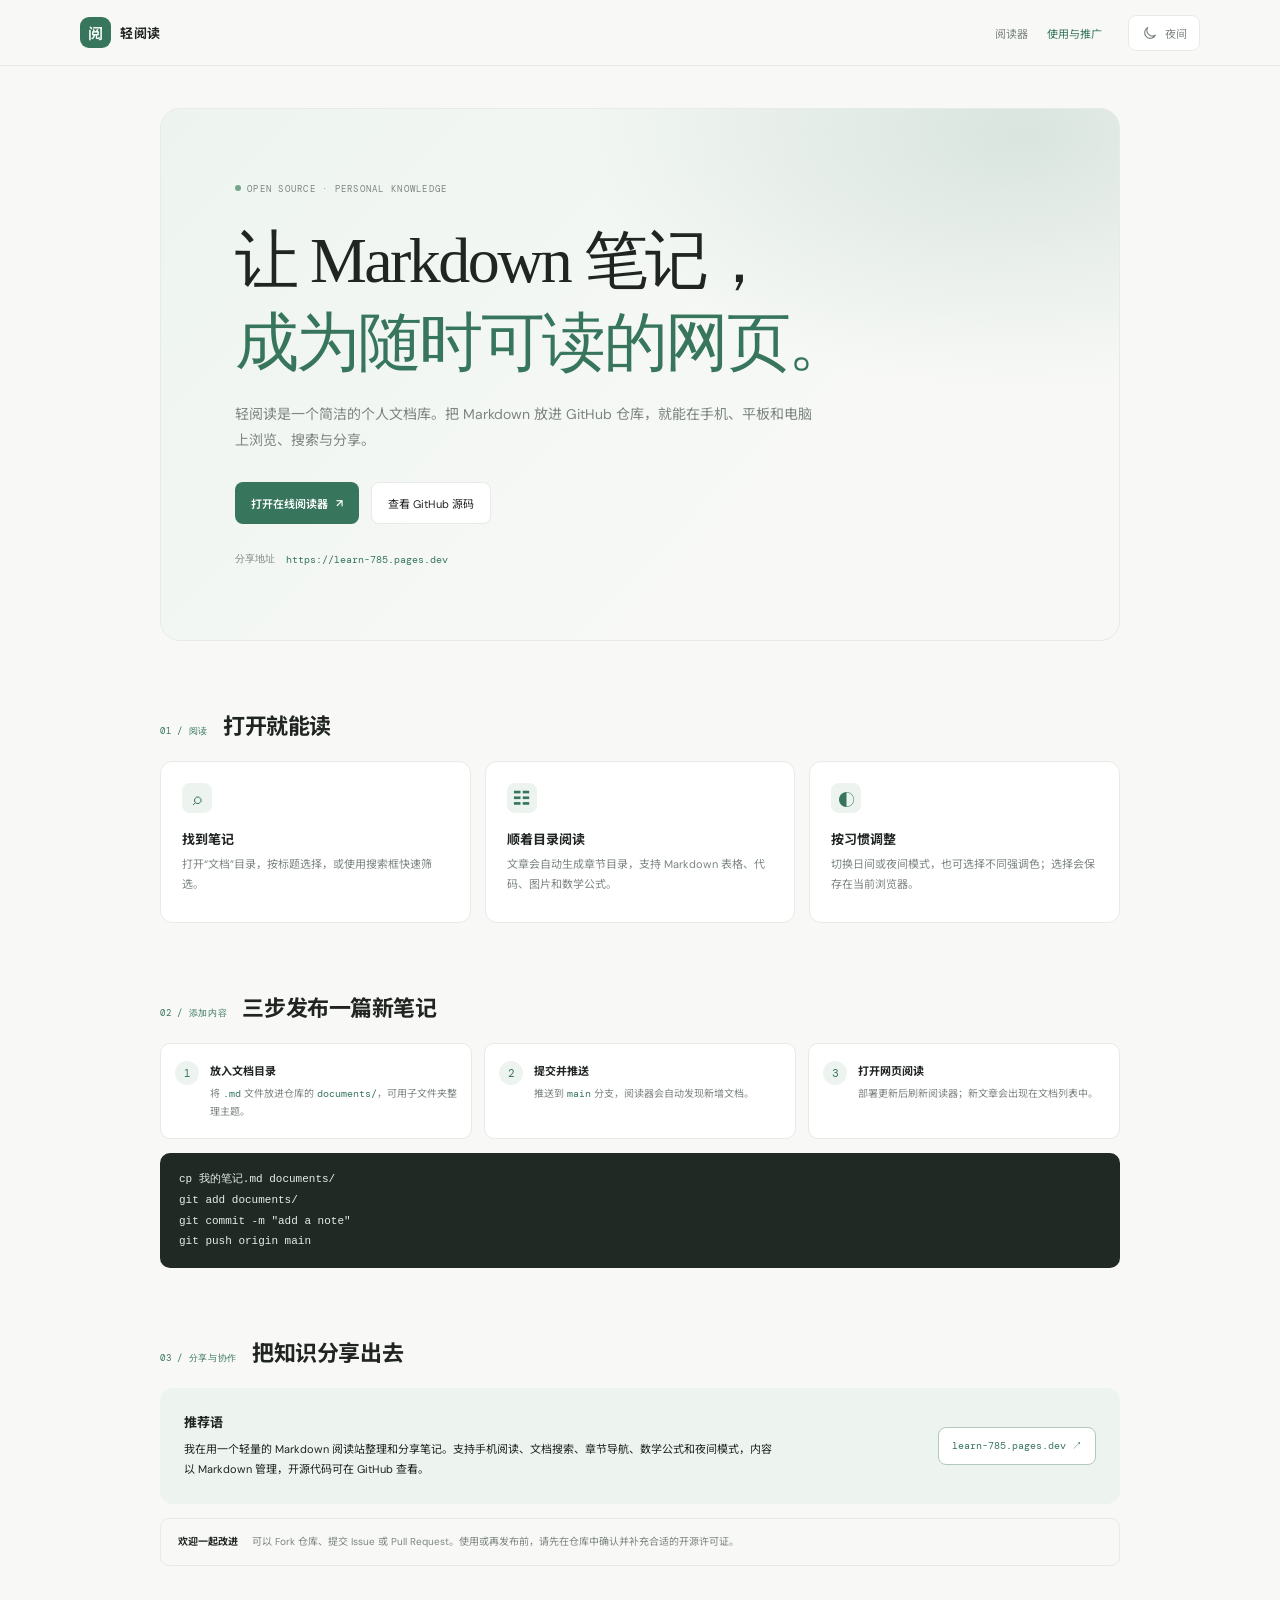
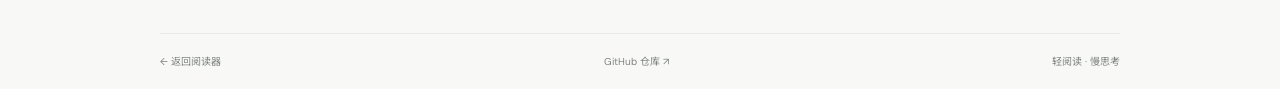
==== about.html @ 6d5844d0 "Add sticky navigation, guide page, and night mode" ====
<!doctype html>
<html lang="zh-CN">
  <head>
    <meta charset="utf-8" />
    <meta name="viewport" content="width=device-width, initial-scale=1" />
    <meta name="theme-color" content="#f8f9f7" />
    <meta name="description" content="了解轻阅读个人 Markdown 文档库：如何阅读、添加笔记、部署和参与改进。" />
    <link rel="canonical" href="https://learn-785.pages.dev/about.html" />
    <title>使用与推广 · 轻阅读</title>
    <link rel="stylesheet" href="./styles.css" />
    <link rel="stylesheet" href="./overrides.css" />
  </head>
  <body class="guide-body">
    <header class="topbar guide-topbar">
      <a class="guide-brand" href="./"><span class="brand-mark">阅</span><strong>轻阅读</strong></a>
      <nav class="guide-nav" aria-label="页面导航">
        <a href="./">阅读器</a>
        <a class="selected" href="./about.html">使用与推广</a>
      </nav>
      <button class="mode-toggle" id="mode-toggle" type="button" aria-label="切换到夜间模式" title="切换到夜间模式">
        <svg class="moon-icon" viewBox="0 0 24 24" aria-hidden="true"><path d="M20.2 15.4A8.5 8.5 0 0 1 8.6 3.8 8.6 8.6 0 1 0 20.2 15.4Z"></path></svg>
        <svg class="sun-icon" viewBox="0 0 24 24" aria-hidden="true"><circle cx="12" cy="12" r="4"></circle><path d="M12 2v2m0 16v2M4.93 4.93l1.42 1.42m11.3 11.3 1.42 1.42M2 12h2m16 0h2M4.93 19.07l1.42-1.42m11.3-11.3 1.42-1.42"></path></svg>
        <span id="mode-label">夜间</span>
      </button>
    </header>

    <main class="guide-main">
      <section class="guide-hero">
        <div class="guide-eyebrow"><span class="status-dot"></span>OPEN SOURCE · PERSONAL KNOWLEDGE</div>
        <h1>让 Markdown 笔记，<br /><span>成为随时可读的网页。</span></h1>
        <p>轻阅读是一个简洁的个人文档库。把 Markdown 放进 GitHub 仓库，就能在手机、平板和电脑上浏览、搜索与分享。</p>
        <div class="guide-actions">
          <a class="guide-primary" href="./">打开在线阅读器 <span aria-hidden="true">↗</span></a>
          <a class="guide-secondary" href="https://github.com/jackaaron01/learn" target="_blank" rel="noreferrer">查看 GitHub 源码</a>
        </div>
        <div class="guide-url"><span>分享地址</span><a href="https://learn-785.pages.dev/">https://learn-785.pages.dev</a></div>
      </section>

      <section class="guide-section" aria-labelledby="guide-reader-title">
        <div class="guide-section-heading"><span>01 / 阅读</span><h2 id="guide-reader-title">打开就能读</h2></div>
        <div class="guide-card-grid">
          <article class="guide-card"><span class="guide-card-icon">⌕</span><h3>找到笔记</h3><p>打开“文档”目录，按标题选择，或使用搜索框快速筛选。</p></article>
          <article class="guide-card"><span class="guide-card-icon">☷</span><h3>顺着目录阅读</h3><p>文章会自动生成章节目录，支持 Markdown 表格、代码、图片和数学公式。</p></article>
          <article class="guide-card"><span class="guide-card-icon">◐</span><h3>按习惯调整</h3><p>切换日间或夜间模式，也可选择不同强调色；选择会保存在当前浏览器。</p></article>
        </div>
      </section>

      <section class="guide-section guide-add-section" aria-labelledby="guide-add-title">
        <div class="guide-section-heading"><span>02 / 添加内容</span><h2 id="guide-add-title">三步发布一篇新笔记</h2></div>
        <ol class="guide-steps">
          <li><span>1</span><div><strong>放入文档目录</strong><p>将 <code>.md</code> 文件放进仓库的 <code>documents/</code>，可用子文件夹整理主题。</p></div></li>
          <li><span>2</span><div><strong>提交并推送</strong><p>推送到 <code>main</code> 分支，阅读器会自动发现新增文档。</p></div></li>
          <li><span>3</span><div><strong>打开网页阅读</strong><p>部署更新后刷新阅读器；新文章会出现在文档列表中。</p></div></li>
        </ol>
        <pre class="guide-code"><code>cp 我的笔记.md documents/&#10;git add documents/&#10;git commit -m "add a note"&#10;git push origin main</code></pre>
      </section>

      <section class="guide-section guide-promo" aria-labelledby="guide-promo-title">
        <div class="guide-section-heading"><span>03 / 分享与协作</span><h2 id="guide-promo-title">把知识分享出去</h2></div>
        <div class="promo-panel">
          <div><h3>推荐语</h3><p>我在用一个轻量的 Markdown 阅读站整理和分享笔记。支持手机阅读、文档搜索、章节导航、数学公式和夜间模式，内容以 Markdown 管理，开源代码可在 GitHub 查看。</p></div>
          <a class="share-address" href="https://learn-785.pages.dev/">learn-785.pages.dev ↗</a>
        </div>
        <div class="contribute-note"><strong>欢迎一起改进</strong><span>可以 Fork 仓库、提交 Issue 或 Pull Request。使用或再发布前，请先在仓库中确认并补充合适的开源许可证。</span></div>
      </section>

      <footer class="guide-footer"><a href="./">← 返回阅读器</a><a href="https://github.com/jackaaron01/learn" target="_blank" rel="noreferrer">GitHub 仓库 ↗</a><span>轻阅读 · 慢思考</span></footer>
    </main>
    <script src="./theme.js"></script>
  </body>
</html>
---- styles.css ----
@import url('https://fonts.googleapis.com/css2?family=DM+Mono:wght@400;500&family=DM+Sans:wght@400;500;600;700&family=Noto+Sans+SC:wght@400;500;600;700&display=swap');

:root{color-scheme:light;--paper:#f8f9f7;--white:#fff;--ink:#202522;--muted:#7d8580;--line:#e7eae6;--accent:#37765d;--accent-soft:#edf4ef;--serif:Georgia,'Noto Serif SC',serif;--sans:'DM Sans','Noto Sans SC',-apple-system,BlinkMacSystemFont,'Segoe UI',sans-serif;--mono:'DM Mono',ui-monospace,monospace}
*{box-sizing:border-box}html{scroll-behavior:smooth}body{margin:0;background:var(--paper);color:var(--ink);font-family:var(--sans);font-size:14px;-webkit-font-smoothing:antialiased}.app-shell{min-height:100vh}.sidebar{position:fixed;inset:0 auto 0 0;width:272px;background:#f3f5f2;border-right:1px solid var(--line);padding:31px 21px 20px;display:flex;flex-direction:column;z-index:5}.brand{display:flex;align-items:center;gap:11px;color:inherit;text-decoration:none;margin:0 0 52px 3px}.brand-mark{width:36px;height:36px;border-radius:11px;background:var(--accent);color:#fff;display:grid;place-items:center;font-size:18px;font-weight:600}.brand strong{display:block;font-size:15px;letter-spacing:.05em}.brand small{display:block;margin-top:2px;font-family:var(--mono);font-size:8px;letter-spacing:.12em;color:#9aa29c}.sidebar-label{display:flex;justify-content:space-between;align-items:center;color:#68726b;font-size:11px;font-weight:600;letter-spacing:.08em;padding:0 5px 12px}.sidebar-label span{font:10px var(--mono);color:#a0a8a1}.search-box{height:39px;background:#fff;border:1px solid var(--line);border-radius:8px;display:flex;align-items:center;gap:8px;padding:0 9px;color:#9ca49d}.search-box svg{width:15px;fill:none;stroke:currentColor;stroke-width:1.6}.search-box input{border:0;outline:0;min-width:0;flex:1;background:transparent;color:var(--ink);font:12px var(--sans)}.search-box input::placeholder{color:#a2aaa4}.search-box kbd{font:10px var(--mono);border:1px solid var(--line);border-radius:3px;padding:1px 5px;color:#a0a8a1}.document-list{overflow-y:auto;margin:17px -7px 0;padding:0 4px;flex:1}.doc-group-title{color:#a0a8a1;font:9px var(--mono);letter-spacing:.12em;padding:13px 8px 7px}.doc-item{width:100%;display:block;border:0;background:transparent;text-align:left;text-decoration:none;color:#59625c;border-radius:7px;padding:10px 9px;margin:2px 0;cursor:pointer;font:12px/1.55 var(--sans);transition:background .15s,color .15s}.doc-item:hover{background:#e9eee9;color:var(--ink)}.doc-item.active{background:#e6eee8;color:#285b44;font-weight:600}.doc-item .doc-title{display:block;overflow:hidden;text-overflow:ellipsis;white-space:nowrap}.doc-item .doc-date{display:block;color:#a1a9a3;font:9px var(--mono);margin-top:3px}.empty-list{padding:16px 9px;color:#9aa29c;font-size:11px;line-height:1.7}.sidebar-foot{font-size:10px;color:#89928b;border-top:1px solid #e4e8e3;padding:16px 4px 2px}.status-dot{width:6px;height:6px;display:inline-block;border-radius:50%;background:#75a58b;vertical-align:1px;margin-right:6px}.main-area{margin-left:272px;min-height:100vh;display:flex;flex-direction:column}.topbar{height:66px;padding:0 5.2%;border-bottom:1px solid var(--line);display:flex;align-items:center;gap:12px}.breadcrumb{display:flex;align-items:center;gap:10px;color:#9ba39d;font-size:11px;min-width:0}.breadcrumb strong{color:#48524b;font-weight:500;overflow:hidden;text-overflow:ellipsis;white-space:nowrap}.crumb-sep{color:#c2c8c3}.top-link{margin-left:auto;text-decoration:none;color:#858e87;font-size:10px}.top-link span{font-size:13px;margin-left:2px}.top-link:hover{color:var(--accent)}.reader-layout{width:min(100%,1280px);margin:0 auto;padding:0 5.2%;flex:1;display:grid;grid-template-columns:minmax(0,760px) 190px;gap:clamp(35px,6vw,90px);justify-content:center}.reader{min-width:0;padding:64px 0 78px}.welcome{padding:47px 0 0 3px}.welcome-kicker{font:9px var(--mono);letter-spacing:.13em;color:#89938c}.welcome h1{font-family:var(--serif);font-size:clamp(35px,4.1vw,54px);line-height:1.38;letter-spacing:-.035em;font-weight:400;margin:32px 0 18px}.welcome h1 span{color:var(--accent)}.welcome>p{font-size:13px;color:#858e88;line-height:1.9;max-width:410px;margin:0}.welcome-note{margin-top:47px;border:1px solid var(--line);background:#fff;border-radius:10px;display:flex;gap:13px;align-items:center;padding:17px 18px;width:min(100%,420px);font-size:12px;color:#4d5850;line-height:1.7}.note-icon{width:26px;height:26px;display:grid;place-items:center;background:var(--accent-soft);color:var(--accent);border-radius:7px;font-size:17px}.welcome-note code{font:11px var(--mono);color:var(--accent)}.welcome-note small{color:#9aa29c;font-size:10px}.welcome-meta{display:flex;align-items:center;gap:12px;margin-top:78px;color:#a1a9a3;font:9px var(--mono);letter-spacing:.04em}.welcome-meta>span:first-child{color:var(--accent)}.meta-line{height:1px;width:40px;background:#d9dfd9}.toc-panel{position:sticky;top:88px;align-self:start;margin-top:76px;padding-left:18px;border-left:1px solid var(--line);max-height:calc(100vh - 130px);overflow:auto}.toc-title{font-size:10px;color:#626d65;font-weight:600;margin:0 0 13px}.toc-panel nav{display:grid;gap:7px}.toc-panel a{color:#929b94;text-decoration:none;font-size:10px;line-height:1.6;display:block}.toc-panel a.level-3{padding-left:9px}.toc-panel a:hover,.toc-panel a.active{color:var(--accent)}.page-foot{padding:17px 5.2%;border-top:1px solid var(--line);display:flex;justify-content:space-between;color:#a1a9a3;font:9px var(--mono);letter-spacing:.04em}.article-view{padding-top:0}.article-meta{display:flex;align-items:center;gap:11px;color:#a0a8a2;font:9px var(--mono);letter-spacing:.08em;margin:0 0 23px}.article-tag{color:var(--accent);background:var(--accent-soft);padding:5px 8px;border-radius:4px}.markdown-body{font-size:14px;line-height:1.95;color:#444d47;overflow-wrap:anywhere}.markdown-body h1,.markdown-body h2,.markdown-body h3,.markdown-body h4{color:#252c27;line-height:1.45;letter-spacing:-.02em;scroll-margin-top:24px}.markdown-body h1{font-size:32px;font-family:var(--serif);font-weight:500;margin:0 0 24px}.markdown-body h2{font-size:22px;font-weight:600;margin:52px 0 17px;padding-bottom:10px;border-bottom:1px solid var(--line)}.markdown-body h3{font-size:17px;font-weight:600;margin:34px 0 12px}.markdown-body h4{font-size:14px;margin:25px 0 10px}.markdown-body p{margin:12px 0 17px}.markdown-body a{color:var(--accent);text-decoration-thickness:1px;text-underline-offset:3px}.markdown-body strong{color:#303a33;font-weight:600}.markdown-body blockquote{margin:19px 0;padding:5px 17px;border-left:2px solid #8bae98;color:#78827a;background:#f1f4f1}.markdown-body ul,.markdown-body ol{padding-left:24px;margin:12px 0 19px}.markdown-body li{padding:2px 0 2px 3px}.markdown-body li::marker{color:#8da997}.markdown-body code{font: .86em var(--mono);background:#eff2ef;color:#426450;border-radius:4px;padding:2px 5px}.markdown-body pre{overflow:auto;background:#202923;color:#e5eee7;border-radius:9px;padding:17px 19px;margin:20px 0;font:12px/1.75 var(--mono)}.markdown-body pre code{padding:0;background:none;color:inherit;font-size:inherit}.markdown-body table{border-collapse:collapse;width:100%;font-size:12px;line-height:1.7;margin:21px 0;display:block;overflow:auto}.markdown-body th,.markdown-body td{border:1px solid var(--line);text-align:left;padding:8px 10px;min-width:90px}.markdown-body th{background:#f1f4f1;color:#3f4a43;font-weight:600}.markdown-body hr{border:0;border-top:1px solid var(--line);margin:32px 0}.markdown-body img{max-width:100%;height:auto;border-radius:7px}.markdown-body .math-block{overflow-x:auto}.article-footer{border-top:1px solid var(--line);margin-top:58px;padding-top:18px;display:flex;gap:10px;color:#a0a8a2;font:10px var(--mono)}.error-state{padding:22px;border:1px solid #eadfda;background:#fff9f6;border-radius:8px;color:#8d5b4b;font-size:13px}.menu-toggle,.mobile-brand{display:none}.sidebar-backdrop{display:none}
@media(max-width:1100px){.reader-layout{grid-template-columns:minmax(0,760px);}.toc-panel{display:none!important}.reader{max-width:760px}.welcome h1{font-size:46px}}
@media(max-width:720px){.sidebar{width:min(82vw,300px);transform:translateX(-102%);transition:transform .22s ease;box-shadow:12px 0 40px #20252212}.sidebar.open{transform:translateX(0)}.sidebar-backdrop.show{display:block;position:fixed;inset:0;background:#1c241f4d;z-index:4}.main-area{margin-left:0}.topbar{height:58px;padding:0 17px;gap:10px}.menu-toggle{border:0;background:none;color:#657169;display:grid;place-items:center;padding:5px;margin-left:-5px}.menu-toggle svg{width:20px;fill:none;stroke:currentColor;stroke-width:1.7}.mobile-brand{display:flex;align-items:center;gap:7px;font-size:12px}.mobile-brand .brand-mark{width:25px;height:25px;border-radius:7px;font-size:13px}.breadcrumb{margin-left:7px;gap:7px;font-size:10px}.top-link{font-size:9px}.reader-layout{padding:0 20px}.reader{padding:39px 0 55px}.welcome{padding:35px 0 0}.welcome h1{font-size:37px;margin:26px 0 14px}.welcome>p{font-size:12px}.welcome-note{margin-top:35px;padding:14px}.welcome-meta{margin-top:53px}.page-foot{padding:14px 20px;font-size:8px}.markdown-body{font-size:13px}.markdown-body h1{font-size:27px}.markdown-body h2{font-size:20px;margin-top:40px}.markdown-body h3{font-size:16px}.markdown-body table{font-size:11px}.article-meta{margin-bottom:18px}}
@media(prefers-reduced-motion:reduce){*,*::before,*::after{scroll-behavior:auto!important;transition:none!important}}
---- overrides.css ----
.page-foot a{color:inherit;text-decoration:none}
.page-foot a:hover{color:var(--accent)}

body[data-theme="ocean"]{--accent:#47789a;--accent-soft:#eaf2f7}
body[data-theme="clay"]{--accent:#b36c4b;--accent-soft:#f8eee8}
body[data-theme="violet"]{--accent:#8064a8;--accent-soft:#f1edf7}
.doc-item:hover,.doc-item.active{background:var(--accent-soft);color:var(--accent)}
.doc-item.active{font-weight:600}
.welcome h1 span,.welcome-meta>span:first-child,.welcome-note code,.markdown-body a,.markdown-body li::marker{color:var(--accent)}
.note-icon,.article-tag{background:var(--accent-soft);color:var(--accent)}
.markdown-body blockquote{border-color:var(--accent)}
.markdown-body code{color:var(--accent)}
.search-box:focus-within{border-color:var(--accent);box-shadow:0 0 0 3px color-mix(in srgb,var(--accent) 12%,transparent)}
.doc-item:focus-visible,.browse-documents:focus-visible,.menu-toggle:focus-visible,.theme-swatch:focus-visible{outline:3px solid color-mix(in srgb,var(--accent) 30%,transparent);outline-offset:2px}
.sidebar-label strong{color:#48524b;font-size:12px;letter-spacing:.02em}
.doc-item{min-height:44px}
.theme-picker{display:flex;align-items:center;justify-content:space-between;gap:10px;padding:12px 4px 14px;border-top:1px solid #e4e8e3;color:#89928b;font-size:10px}
.theme-swatches{display:flex;align-items:center;gap:8px}
.theme-swatch{width:30px;height:30px;padding:0;display:grid;place-items:center;border:1px solid transparent;border-radius:50%;background:transparent;cursor:pointer}
.theme-swatch[aria-pressed="true"]{border-color:#b6c0b8}
.theme-swatch span{width:17px;height:17px;border-radius:50%;background:#37765d;box-shadow:inset 0 0 0 2px #ffffffb0}
.theme-swatch[data-theme-choice="ocean"] span{background:#47789a}
.theme-swatch[data-theme-choice="clay"] span{background:#b36c4b}
.theme-swatch[data-theme-choice="violet"] span{background:#8064a8}
.sidebar-foot{display:flex;align-items:center;justify-content:space-between;gap:10px}
.sidebar-foot>a{color:var(--accent);text-decoration:none;white-space:nowrap}
.sidebar-foot>a:hover{text-decoration:underline;text-underline-offset:3px}
.topbar{position:sticky;top:0;z-index:6;background:color-mix(in srgb,var(--paper) 92%,transparent);backdrop-filter:blur(14px);-webkit-backdrop-filter:blur(14px)}
.mode-toggle{min-width:72px;height:36px;padding:0 10px;display:flex;align-items:center;justify-content:center;gap:7px;border:1px solid var(--line);border-radius:8px;background:var(--white);color:var(--muted);font:11px var(--sans);cursor:pointer}
.mode-toggle:hover{border-color:var(--accent);color:var(--accent)}
.mode-toggle svg{width:16px;height:16px;fill:none;stroke:currentColor;stroke-width:1.7;stroke-linecap:round;stroke-linejoin:round}
.mode-toggle .sun-icon{display:none}
body[data-mode="night"] .mode-toggle .moon-icon{display:none}
body[data-mode="night"] .mode-toggle .sun-icon{display:block}
.page-links{display:flex;align-items:center;gap:16px}
.page-links a{color:inherit;text-decoration:none}
.page-links a:hover{color:var(--accent)}

body[data-mode="night"]{color-scheme:dark;--paper:#151a18;--white:#202824;--ink:#e6ece7;--muted:#a1ada4;--line:#303a34;--accent-soft:#26372e}
body[data-mode="night"] .sidebar{background:#1b221e;border-color:var(--line)}
body[data-mode="night"] .sidebar-label strong,body[data-mode="night"] .breadcrumb strong{color:#e0e8e2}
body[data-mode="night"] .sidebar-label span,body[data-mode="night"] .doc-date,body[data-mode="night"] .empty-list{color:#9ba79e}
body[data-mode="night"] .search-box{background:#202824;border-color:#37423b;color:#aab5ad}
body[data-mode="night"] .search-box input{color:var(--ink)}
body[data-mode="night"] .search-box input::placeholder{color:#89968d}
body[data-mode="night"] .search-box kbd{border-color:#3a453e;color:#9ba79e}
body[data-mode="night"] .doc-item{color:#b8c2ba}
body[data-mode="night"] .doc-item:hover,body[data-mode="night"] .doc-item.active{background:color-mix(in srgb,var(--accent) 20%,#202824);color:#dcebe0}
body[data-mode="night"] .doc-group-title{color:#9aa69d}
body[data-mode="night"] .sidebar-foot{border-color:var(--line);color:#9ba79e}
body[data-mode="night"] .topbar{border-color:var(--line);background:color-mix(in srgb,#151a18 92%,transparent)}
body[data-mode="night"] .top-link,body[data-mode="night"] .breadcrumb{color:#a1ada4}
body[data-mode="night"] .crumb-sep{color:#667269}
body[data-mode="night"] .welcome>p,body[data-mode="night"] .toc-panel a{color:#a1ada4}
body[data-mode="night"] .welcome-note{background:#202824;border-color:var(--line);color:#d0d9d2}
body[data-mode="night"] .welcome-note small,body[data-mode="night"] .welcome-kicker,body[data-mode="night"] .welcome-meta{color:#9ba79e}
body[data-mode="night"] .toc-panel{border-color:var(--line)}
body[data-mode="night"] .toc-title{color:#cad4cc}
body[data-mode="night"] .page-foot{border-color:var(--line);color:#9ba79e}
body[data-mode="night"] .article-meta,body[data-mode="night"] .article-footer{color:#9ba79e}
body[data-mode="night"] .markdown-body{color:#c4cec6}
body[data-mode="night"] .markdown-body h1,body[data-mode="night"] .markdown-body h2,body[data-mode="night"] .markdown-body h3,body[data-mode="night"] .markdown-body h4{color:#e2e9e3}
body[data-mode="night"] .markdown-body strong{color:#e3ebe4}
body[data-mode="night"] .markdown-body blockquote{background:#202824;color:#b4c0b7}
body[data-mode="night"] .markdown-body code{background:#26312a;color:#bbd8c4}
body[data-mode="night"] .markdown-body pre{background:#0f1411;color:#e5eee7}
body[data-mode="night"] .markdown-body th,body[data-mode="night"] .markdown-body td{border-color:var(--line)}
body[data-mode="night"] .markdown-body th{background:#242d27;color:#d8e1da}
body[data-mode="night"] .error-state{background:#2b211e;border-color:#61483e;color:#e0aa95}
body[data-mode="night"] .browse-documents{background:linear-gradient(105deg,color-mix(in srgb,var(--accent) 18%,#202824),#202824 78%);border-color:color-mix(in srgb,var(--accent) 36%,var(--line));color:var(--ink)}
body[data-mode="night"] .browse-copy strong{color:#e2e9e3}
body[data-mode="night"] .browse-copy small{color:#a4b0a7}
body[data-mode="night"] .theme-picker{border-color:var(--line);color:#a1ada4}
body[data-mode="night"] .theme-swatch[aria-pressed="true"]{border-color:#819087}
body[data-mode="night"] .mode-toggle{background:#202824;border-color:#37423b;color:#c0cbc2}

.guide-body{min-height:100vh;min-height:100svh}
.guide-topbar{padding:0 max(28px,calc((100vw - 1120px)/2));gap:26px}
.guide-brand{display:flex;align-items:center;gap:9px;color:var(--ink);text-decoration:none;white-space:nowrap}
.guide-brand .brand-mark{width:31px;height:31px;border-radius:9px;font-size:15px}
.guide-brand strong{font-size:13px;letter-spacing:.04em}
.guide-nav{display:flex;align-items:center;gap:19px;margin-left:auto}
.guide-nav a{color:var(--muted);font-size:11px;text-decoration:none}
.guide-nav a:hover,.guide-nav a.selected{color:var(--accent)}
.guide-main{width:min(100% - 48px,960px);margin:0 auto}
.guide-hero{position:relative;overflow:hidden;margin:42px 0 67px;padding:clamp(32px,7vw,74px);border:1px solid var(--line);border-radius:20px;background:radial-gradient(ellipse at 90% 5%,color-mix(in srgb,var(--accent) 15%,transparent),transparent 36%),linear-gradient(135deg,var(--accent-soft),var(--paper) 70%)}
.guide-eyebrow{font:9px var(--mono);letter-spacing:.14em;color:var(--muted)}
.guide-hero h1{margin:25px 0 17px;font:400 clamp(37px,6vw,64px)/1.28 var(--serif);letter-spacing:-.04em;color:var(--ink)}
.guide-hero h1 span{color:var(--accent)}
.guide-hero>p{max-width:590px;color:var(--muted);font-size:14px;line-height:1.9;margin:0}
.guide-actions{display:flex;align-items:center;gap:12px;margin-top:28px}
.guide-primary,.guide-secondary{min-height:42px;padding:0 16px;display:inline-flex;align-items:center;justify-content:center;gap:8px;border-radius:8px;text-decoration:none;font-size:11px}
.guide-primary{background:var(--accent);color:#fff;font-weight:600}
.guide-primary:hover{filter:brightness(1.06)}
.guide-secondary{border:1px solid var(--line);background:var(--white);color:var(--ink)}
.guide-secondary:hover{border-color:var(--accent);color:var(--accent)}
.guide-url{display:flex;align-items:center;gap:11px;margin-top:28px;color:var(--muted);font:10px var(--mono)}
.guide-url a{color:var(--accent);text-decoration:none}
.guide-section{margin:0 0 67px}
.guide-section-heading{display:flex;align-items:baseline;gap:15px;margin-bottom:20px}
.guide-section-heading>span{color:var(--accent);font:9px var(--mono);letter-spacing:.08em;white-space:nowrap}
.guide-section-heading h2{margin:0;color:var(--ink);font-size:22px;letter-spacing:-.02em}
.guide-card-grid{display:grid;grid-template-columns:repeat(3,minmax(0,1fr));gap:14px}
.guide-card{min-height:162px;padding:21px;border:1px solid var(--line);border-radius:12px;background:var(--white)}
.guide-card-icon{width:30px;height:30px;display:grid;place-items:center;border-radius:8px;background:var(--accent-soft);color:var(--accent);font-size:17px}
.guide-card h3,.promo-panel h3{margin:16px 0 7px;color:var(--ink);font-size:13px}
.guide-card p,.promo-panel p{margin:0;color:var(--muted);font-size:11px;line-height:1.8}
.guide-steps{list-style:none;padding:0;margin:0;display:grid;grid-template-columns:repeat(3,minmax(0,1fr));gap:12px}
.guide-steps li{display:flex;align-items:flex-start;gap:11px;padding:17px 14px;border:1px solid var(--line);border-radius:10px;background:var(--white)}
.guide-steps li>span{width:24px;height:24px;flex:none;display:grid;place-items:center;border-radius:50%;background:var(--accent-soft);color:var(--accent);font:11px var(--mono)}
.guide-steps strong{font-size:11px;color:var(--ink)}
.guide-steps p{margin:6px 0 0;color:var(--muted);font-size:10px;line-height:1.8}
.guide-steps code{font:10px var(--mono);color:var(--accent)}
.guide-code{margin:14px 0 0;padding:16px 19px;border-radius:10px;background:#202923;color:#e5eee7;overflow:auto;font:11px/1.8 var(--mono)}
.promo-panel{padding:24px;border-radius:13px;background:var(--accent-soft);display:flex;align-items:center;justify-content:space-between;gap:24px}
.promo-panel h3{margin:0 0 9px}
.promo-panel p{max-width:590px;color:var(--ink)}
.share-address{flex:none;padding:11px 13px;border:1px solid color-mix(in srgb,var(--accent) 30%,var(--line));border-radius:8px;color:var(--accent);background:var(--white);font:10px var(--mono);text-decoration:none}
.share-address:hover{border-color:var(--accent)}
.contribute-note{display:flex;gap:14px;margin-top:14px;padding:14px 17px;border:1px solid var(--line);border-radius:9px;color:var(--muted);font-size:10px;line-height:1.8}
.contribute-note strong{flex:none;color:var(--ink)}
.guide-footer{display:flex;align-items:center;justify-content:space-between;gap:14px;padding:19px 0 25px;border-top:1px solid var(--line);color:var(--muted);font-size:10px}
.guide-footer a{color:inherit;text-decoration:none}
.guide-footer a:hover{color:var(--accent)}
body[data-mode="night"] .guide-hero{background:radial-gradient(ellipse at 90% 5%,color-mix(in srgb,var(--accent) 22%,transparent),transparent 36%),linear-gradient(135deg,color-mix(in srgb,var(--accent) 16%,var(--paper)),var(--paper) 76%)}
body[data-mode="night"] .guide-card,body[data-mode="night"] .guide-steps li,body[data-mode="night"] .guide-secondary{background:var(--white)}
body[data-mode="night"] .promo-panel{background:color-mix(in srgb,var(--accent) 18%,#202824)}
body[data-mode="night"] .promo-panel p{color:#d4ddd6}
body[data-mode="night"] .share-address{background:#202824}

@media(max-width:880px){
  .guide-topbar{padding-left:24px;padding-right:24px}
  .guide-main{width:min(100% - 42px,760px)}
  .guide-hero{margin-top:28px;padding:clamp(30px,7vw,55px)}
  .guide-card-grid,.guide-steps{grid-template-columns:1fr}
  .guide-card{min-height:0}
  .guide-card p{max-width:520px}
}
@media(max-width:560px){
  .mode-toggle{min-width:38px;width:38px;padding:0}
  .mode-toggle span{display:none}
  .guide-topbar{height:58px;min-height:58px;padding-left:16px;padding-right:16px;gap:12px}
  .guide-brand{gap:7px}
  .guide-nav{gap:11px}
  .guide-nav a{font-size:10px}
  .guide-main{width:calc(100% - 34px)}
  .guide-hero{margin:18px 0 43px;padding:28px 21px;border-radius:15px}
  .guide-hero h1{font-size:clamp(34px,9vw,43px);margin-top:20px}
  .guide-hero>p{font-size:13px}
  .guide-actions{align-items:stretch;flex-direction:column;max-width:240px}
  .guide-url{align-items:flex-start;flex-direction:column;gap:5px;font-size:9px}
  .guide-section{margin-bottom:46px}
  .guide-section-heading{align-items:flex-start;flex-direction:column;gap:7px}
  .guide-section-heading h2{font-size:20px}
  .guide-card-grid{gap:10px}
  .guide-card{padding:17px}
  .guide-steps li{padding:14px 12px}
  .promo-panel{align-items:flex-start;flex-direction:column;padding:19px;gap:17px}
  .contribute-note{flex-direction:column;gap:4px}
  .guide-footer{flex-wrap:wrap;font-size:9px}
}
.browse-documents{width:min(100%,430px);min-height:72px;margin:28px 0 0;padding:12px 16px;display:flex;align-items:center;gap:13px;border:1px solid color-mix(in srgb,var(--accent) 25%,var(--line));border-radius:11px;background:linear-gradient(105deg,var(--accent-soft),#fff 72%);color:var(--ink);text-align:left;cursor:pointer;transition:transform .16s ease,border-color .16s ease,box-shadow .16s ease}
.browse-documents:hover{transform:translateY(-2px);border-color:var(--accent);box-shadow:0 8px 24px color-mix(in srgb,var(--accent) 12%,transparent)}
.browse-icon{width:40px;height:40px;flex:none;display:grid;place-items:center;border-radius:10px;background:var(--accent);color:white;font-size:22px}
.browse-copy{min-width:0;display:grid;gap:4px}
.browse-copy strong{font-size:13px;color:#334039}
.browse-copy small{font-size:10px;color:#879189}
.browse-copy small span{font-weight:700;color:var(--accent)}
.browse-arrow{margin-left:auto;color:var(--accent);font-size:20px}

@media(max-width:880px){
  .sidebar{z-index:8;width:min(86vw,330px);padding:calc(22px + env(safe-area-inset-top)) 19px calc(16px + env(safe-area-inset-bottom));transform:translateX(-105%);transition:transform .22s ease;box-shadow:12px 0 40px #20252218}
  .sidebar.open{transform:translateX(0)}
  .sidebar-backdrop.show{display:block;position:fixed;inset:0;background:#1c241f55;z-index:7;touch-action:none}
  .main-area{margin-left:0;min-height:100vh;min-height:100svh}
  .topbar{height:64px;min-height:64px;padding:0 max(18px,env(safe-area-inset-right)) 0 max(18px,env(safe-area-inset-left));gap:11px}
  .menu-toggle{display:flex;align-items:center;justify-content:center;gap:7px;min-height:42px;padding:0 12px;border:1px solid color-mix(in srgb,var(--accent) 20%,var(--line));border-radius:9px;background:var(--accent-soft);color:var(--accent);font:600 12px var(--sans);cursor:pointer}
  .menu-toggle svg{width:18px;height:18px;flex:none;fill:none;stroke:currentColor;stroke-width:1.8}
  .reader-layout{grid-template-columns:minmax(0,760px);padding:0 clamp(22px,5.3vw,48px)}
  .reader{width:100%;max-width:760px;padding-top:clamp(38px,7vh,64px)}
  .toc-panel{display:none!important}
  .welcome h1{font-size:clamp(38px,6vw,50px)}
  .welcome-meta{margin-top:55px}
  .page-foot{padding-left:clamp(22px,5.3vw,48px);padding-right:clamp(22px,5.3vw,48px)}
}
@media(max-width:560px){
  .topbar{height:58px;min-height:58px;padding-left:14px;padding-right:14px;gap:8px}
  .menu-toggle{min-width:74px;padding:0 10px}
  .mobile-brand{display:none}
  .breadcrumb{margin-left:2px;gap:6px;flex:1;font-size:10px}
  .top-link{font-size:0;white-space:nowrap}
  .top-link span{font-size:17px}
  .reader-layout{padding:0 21px}
  .reader{padding-top:31px;padding-bottom:45px}
  .welcome{padding:22px 0 0}
  .welcome h1{font-size:clamp(34px,9vw,42px);line-height:1.3;margin:22px 0 14px}
  .welcome-kicker{font-size:8px}
  .welcome>p{font-size:13px;line-height:1.8}
  .browse-documents{margin-top:22px;min-height:68px;padding:10px 12px}
  .welcome-note{margin-top:18px;padding:12px;gap:10px;font-size:11px}
  .welcome-note small{font-size:10px}
  .welcome-meta{margin-top:34px}
  .markdown-body{font-size:15px;line-height:1.85}
  .markdown-body h1{font-size:27px}
  .markdown-body h2{font-size:20px;margin:38px 0 14px}
  .markdown-body pre{margin-left:-5px;margin-right:-5px;padding:14px;font-size:11px}
  .markdown-body table{max-width:calc(100vw - 42px)}
  .page-foot{padding:13px 21px;gap:12px;font-size:8px}
}
@media(max-width:360px){
  .reader-layout{padding:0 16px}
  .welcome h1{font-size:33px}
  .browse-copy small{font-size:9px}
  .page-foot{padding-left:16px;padding-right:16px}
}
@media(prefers-reduced-motion:reduce){.browse-documents{transition:none}}
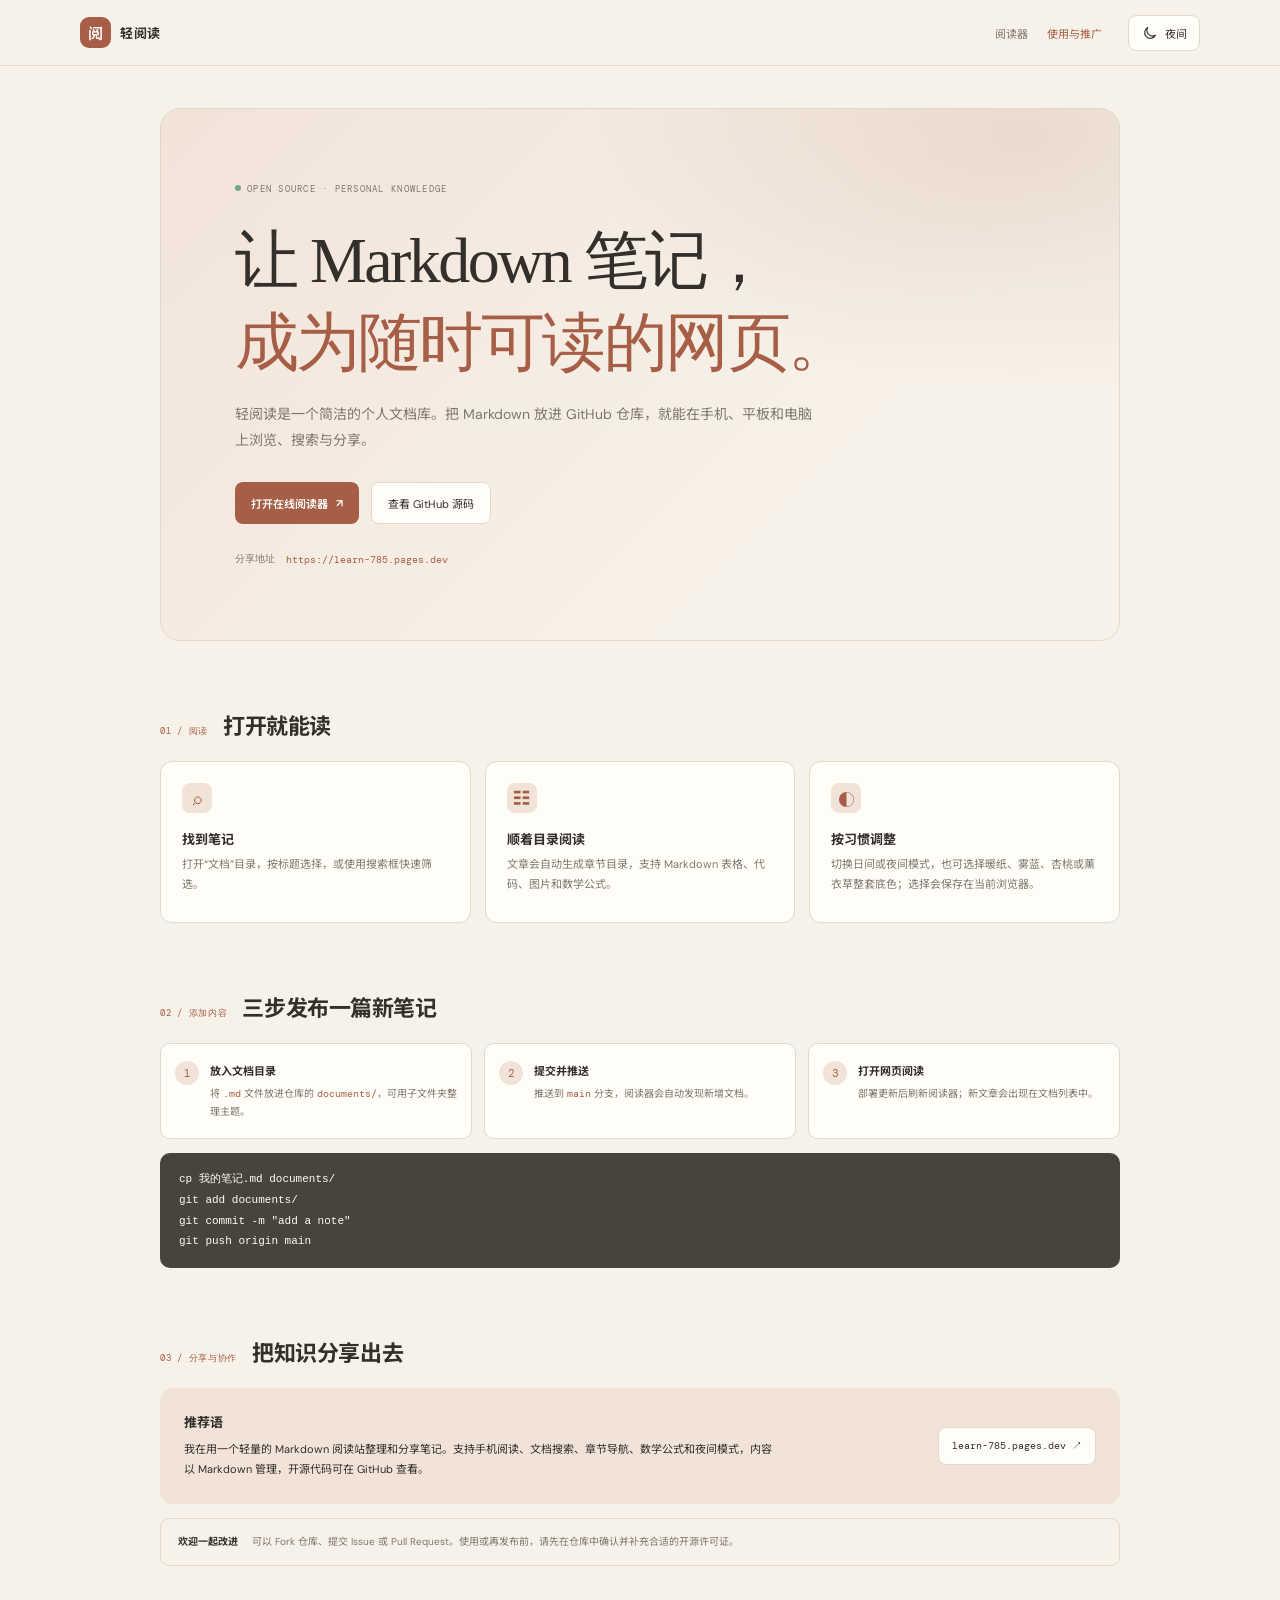
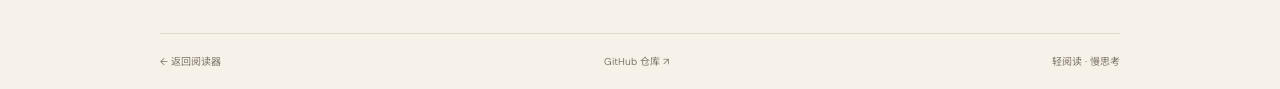
==== commit df893c9d: "Add full page color palettes" ====
--- a/about.html
+++ b/about.html
@@ -41,7 +41,7 @@
         <div class="guide-card-grid">
           <article class="guide-card"><span class="guide-card-icon">⌕</span><h3>找到笔记</h3><p>打开“文档”目录，按标题选择，或使用搜索框快速筛选。</p></article>
           <article class="guide-card"><span class="guide-card-icon">☷</span><h3>顺着目录阅读</h3><p>文章会自动生成章节目录，支持 Markdown 表格、代码、图片和数学公式。</p></article>
-          <article class="guide-card"><span class="guide-card-icon">◐</span><h3>按习惯调整</h3><p>切换日间或夜间模式，也可选择不同强调色；选择会保存在当前浏览器。</p></article>
+          <article class="guide-card"><span class="guide-card-icon">◐</span><h3>按习惯调整</h3><p>切换日间或夜间模式，也可选择暖纸、雾蓝、杏桃或薰衣草整套底色；选择会保存在当前浏览器。</p></article>
         </div>
       </section>
 
--- a/overrides.css
+++ b/overrides.css
@@ -2,8 +2,6 @@
 .page-foot a:hover{color:var(--accent)}
 
 body[data-theme="ocean"]{--accent:#47789a;--accent-soft:#eaf2f7}
-body[data-theme="clay"]{--accent:#b36c4b;--accent-soft:#f8eee8}
-body[data-theme="violet"]{--accent:#8064a8;--accent-soft:#f1edf7}
 .doc-item:hover,.doc-item.active{background:var(--accent-soft);color:var(--accent)}
 .doc-item.active{font-weight:600}
 .welcome h1 span,.welcome-meta>span:first-child,.welcome-note code,.markdown-body a,.markdown-body li::marker{color:var(--accent)}
@@ -20,8 +18,6 @@
 .theme-swatch[aria-pressed="true"]{border-color:#b6c0b8}
 .theme-swatch span{width:17px;height:17px;border-radius:50%;background:#37765d;box-shadow:inset 0 0 0 2px #ffffffb0}
 .theme-swatch[data-theme-choice="ocean"] span{background:#47789a}
-.theme-swatch[data-theme-choice="clay"] span{background:#b36c4b}
-.theme-swatch[data-theme-choice="violet"] span{background:#8064a8}
 .sidebar-foot{display:flex;align-items:center;justify-content:space-between;gap:10px}
 .sidebar-foot>a{color:var(--accent);text-decoration:none;white-space:nowrap}
 .sidebar-foot>a:hover{text-decoration:underline;text-underline-offset:3px}
@@ -214,3 +210,67 @@
   .page-foot{padding-left:16px;padding-right:16px}
 }
 @media(prefers-reduced-motion:reduce){.browse-documents{transition:none}}
+
+/* Full surface palettes: each choice changes the page, navigation, cards and text. */
+body[data-theme="warm"]{--paper:#f7f2e9;--sidebar-bg:#eee7db;--white:#fffdf8;--surface:#f1e9dd;--ink:#332f2a;--muted:#80776d;--line:#e3d9cb;--accent:#a65f46;--accent-soft:#f2e3d9}
+body[data-theme="ocean"]{--paper:#edf3f7;--sidebar-bg:#e1ebf1;--white:#f9fcfe;--surface:#e5eef4;--ink:#293943;--muted:#71818a;--line:#d4e0e7;--accent:#47789a;--accent-soft:#dceaf2}
+body[data-theme="apricot"]{--paper:#fbf0e9;--sidebar-bg:#f3e3d8;--white:#fffaf6;--surface:#f7e8dd;--ink:#40332e;--muted:#8b756a;--line:#ead8cc;--accent:#b9674d;--accent-soft:#f6e0d5}
+body[data-theme="lavender"]{--paper:#f2eff7;--sidebar-bg:#e8e2f0;--white:#fcfaff;--surface:#ebe5f2;--ink:#373241;--muted:#80798e;--line:#ddd5e8;--accent:#8064a8;--accent-soft:#e9e0f3}
+
+body[data-mode="night"]{color-scheme:dark}
+body[data-mode="night"][data-theme="warm"]{--paper:#211e1b;--sidebar-bg:#29241f;--white:#302a24;--surface:#383027;--ink:#eee5d9;--muted:#b5a99b;--line:#494036;--accent:#d18a6d;--accent-soft:#49352d}
+body[data-mode="night"][data-theme="ocean"]{--paper:#192127;--sidebar-bg:#202b33;--white:#27343d;--surface:#303f49;--ink:#e3edf2;--muted:#a6b7c0;--line:#3b4b55;--accent:#83b2d0;--accent-soft:#2d4655}
+body[data-mode="night"][data-theme="apricot"]{--paper:#241d1a;--sidebar-bg:#30231e;--white:#392923;--surface:#443129;--ink:#f0e3dc;--muted:#bea79c;--line:#514039;--accent:#e39472;--accent-soft:#503329}
+body[data-mode="night"][data-theme="lavender"]{--paper:#201d27;--sidebar-bg:#292432;--white:#322c3d;--surface:#3b3448;--ink:#eee8f5;--muted:#b3a9c2;--line:#494157;--accent:#b69ad8;--accent-soft:#423651}
+
+body{background:var(--paper);color:var(--ink)}
+.sidebar{background:var(--sidebar-bg);border-color:var(--line)}
+.sidebar-label,.sidebar-label strong,.breadcrumb strong,.toc-title{color:var(--ink)}
+.sidebar-label span,.sidebar-label strong,.sidebar-foot,.theme-picker,.doc-group-title,.doc-date,.empty-list,.search-box,.search-box kbd,.search-box input::placeholder,.breadcrumb,.top-link,.welcome-kicker,.welcome>p,.welcome-meta,.toc-panel a,.page-foot,.article-meta,.article-footer{color:var(--muted)}
+.search-box,.welcome-note,.mode-toggle,.guide-secondary,.guide-card,.guide-steps li,.share-address{background:var(--white);color:var(--ink);border-color:var(--line)}
+.search-box input,.markdown-body{color:var(--ink)}
+.doc-item{color:var(--muted)}
+.doc-item:hover,.doc-item.active{background:var(--accent-soft);color:var(--accent)}
+.welcome-note{color:var(--ink)}
+.markdown-body h1,.markdown-body h2,.markdown-body h3,.markdown-body h4,.markdown-body strong,.guide-hero h1,.guide-section-heading h2,.guide-card h3,.promo-panel h3,.guide-steps strong{color:var(--ink)}
+.markdown-body blockquote,.markdown-body th{background:var(--surface);color:var(--muted)}
+.markdown-body code{background:var(--surface);color:var(--accent)}
+.markdown-body pre,.guide-code{background:color-mix(in srgb,var(--ink) 90%,var(--paper));color:var(--white)}
+.markdown-body th,.markdown-body td{border-color:var(--line)}
+.sidebar-foot,.theme-picker,.topbar,.page-foot,.toc-panel,.article-footer{border-color:var(--line)}
+.theme-picker{border-top-color:var(--line)}
+.theme-swatch[data-theme-choice="warm"] span{background:#a65f46}
+.theme-swatch[data-theme-choice="ocean"] span{background:#47789a}
+.theme-swatch[data-theme-choice="apricot"] span{background:#b9674d}
+.theme-swatch[data-theme-choice="lavender"] span{background:#8064a8}
+.theme-swatch[aria-pressed="true"]{border-color:var(--accent)}
+.topbar{background:color-mix(in srgb,var(--paper) 92%,transparent)}
+.welcome-note,.browse-documents,.guide-card,.guide-steps li,.guide-secondary,.share-address,.mode-toggle{border-color:var(--line)}
+.browse-documents{background:linear-gradient(105deg,var(--accent-soft),var(--white) 78%);color:var(--ink)}
+.browse-copy strong,.guide-card h3,.guide-steps strong{color:var(--ink)}
+.browse-copy small{color:var(--muted)}
+.guide-hero{background:radial-gradient(ellipse at 90% 5%,color-mix(in srgb,var(--accent) 15%,transparent),transparent 36%),linear-gradient(135deg,var(--accent-soft),var(--paper) 70%)}
+.guide-card p,.promo-panel p,.guide-steps p{color:var(--muted)}
+.promo-panel{background:var(--accent-soft)}
+.promo-panel p{color:var(--ink)}
+.error-state{background:color-mix(in srgb,#c46c4f 10%,var(--white));border-color:color-mix(in srgb,#c46c4f 25%,var(--line));color:var(--accent)}
+body[data-mode="night"] .topbar{background:color-mix(in srgb,var(--paper) 92%,transparent)}
+body[data-mode="night"] .doc-item,body[data-mode="night"] .toc-panel a,body[data-mode="night"] .markdown-body{color:var(--muted)}
+body[data-mode="night"] .doc-item:hover,body[data-mode="night"] .doc-item.active{background:var(--accent-soft);color:var(--ink)}
+body[data-mode="night"] .markdown-body h1,body[data-mode="night"] .markdown-body h2,body[data-mode="night"] .markdown-body h3,body[data-mode="night"] .markdown-body h4,body[data-mode="night"] .markdown-body strong{color:var(--ink)}
+body[data-mode="night"] .markdown-body blockquote,body[data-mode="night"] .markdown-body th{background:var(--surface);color:var(--muted)}
+body[data-mode="night"] .markdown-body code{background:var(--surface);color:var(--accent)}
+body[data-mode="night"] .browse-documents{background:linear-gradient(105deg,var(--accent-soft),var(--white) 78%);color:var(--ink)}
+body[data-mode="night"] .browse-copy strong,body[data-mode="night"] .guide-card h3,body[data-mode="night"] .guide-steps strong{color:var(--ink)}
+body[data-mode="night"] .browse-copy small,body[data-mode="night"] .guide-card p,body[data-mode="night"] .guide-steps p{color:var(--muted)}
+body[data-mode="night"] .guide-hero{background:radial-gradient(ellipse at 90% 5%,color-mix(in srgb,var(--accent) 20%,transparent),transparent 36%),linear-gradient(135deg,var(--accent-soft),var(--paper) 76%)}
+body[data-mode="night"] .promo-panel{background:var(--accent-soft)}
+body[data-mode="night"] .promo-panel p{color:var(--ink)}
+body[data-mode="night"] .share-address,body[data-mode="night"] .mode-toggle{background:var(--white);color:var(--ink)}
+body[data-mode="night"] .sidebar{background:var(--sidebar-bg);border-color:var(--line)}
+body[data-mode="night"] .search-box,body[data-mode="night"] .welcome-note,body[data-mode="night"] .mode-toggle,body[data-mode="night"] .guide-secondary,body[data-mode="night"] .share-address{background:var(--white);border-color:var(--line);color:var(--ink)}
+body[data-mode="night"] .search-box input{color:var(--ink)}
+body[data-mode="night"] .search-box input::placeholder,body[data-mode="night"] .search-box kbd{color:var(--muted)}
+body[data-mode="night"] .welcome-note small,body[data-mode="night"] .welcome-kicker,body[data-mode="night"] .welcome-meta,body[data-mode="night"] .sidebar-label span,body[data-mode="night"] .sidebar-label strong,body[data-mode="night"] .doc-date,body[data-mode="night"] .empty-list,body[data-mode="night"] .toc-panel a,body[data-mode="night"] .page-foot,body[data-mode="night"] .article-meta,body[data-mode="night"] .article-footer{color:var(--muted)}
+body[data-mode="night"] .sidebar-label strong,body[data-mode="night"] .breadcrumb strong,body[data-mode="night"] .toc-title{color:var(--ink)}
+body[data-mode="night"] .markdown-body pre,body[data-mode="night"] .guide-code{background:color-mix(in srgb,var(--ink) 90%,var(--paper));color:var(--white)}
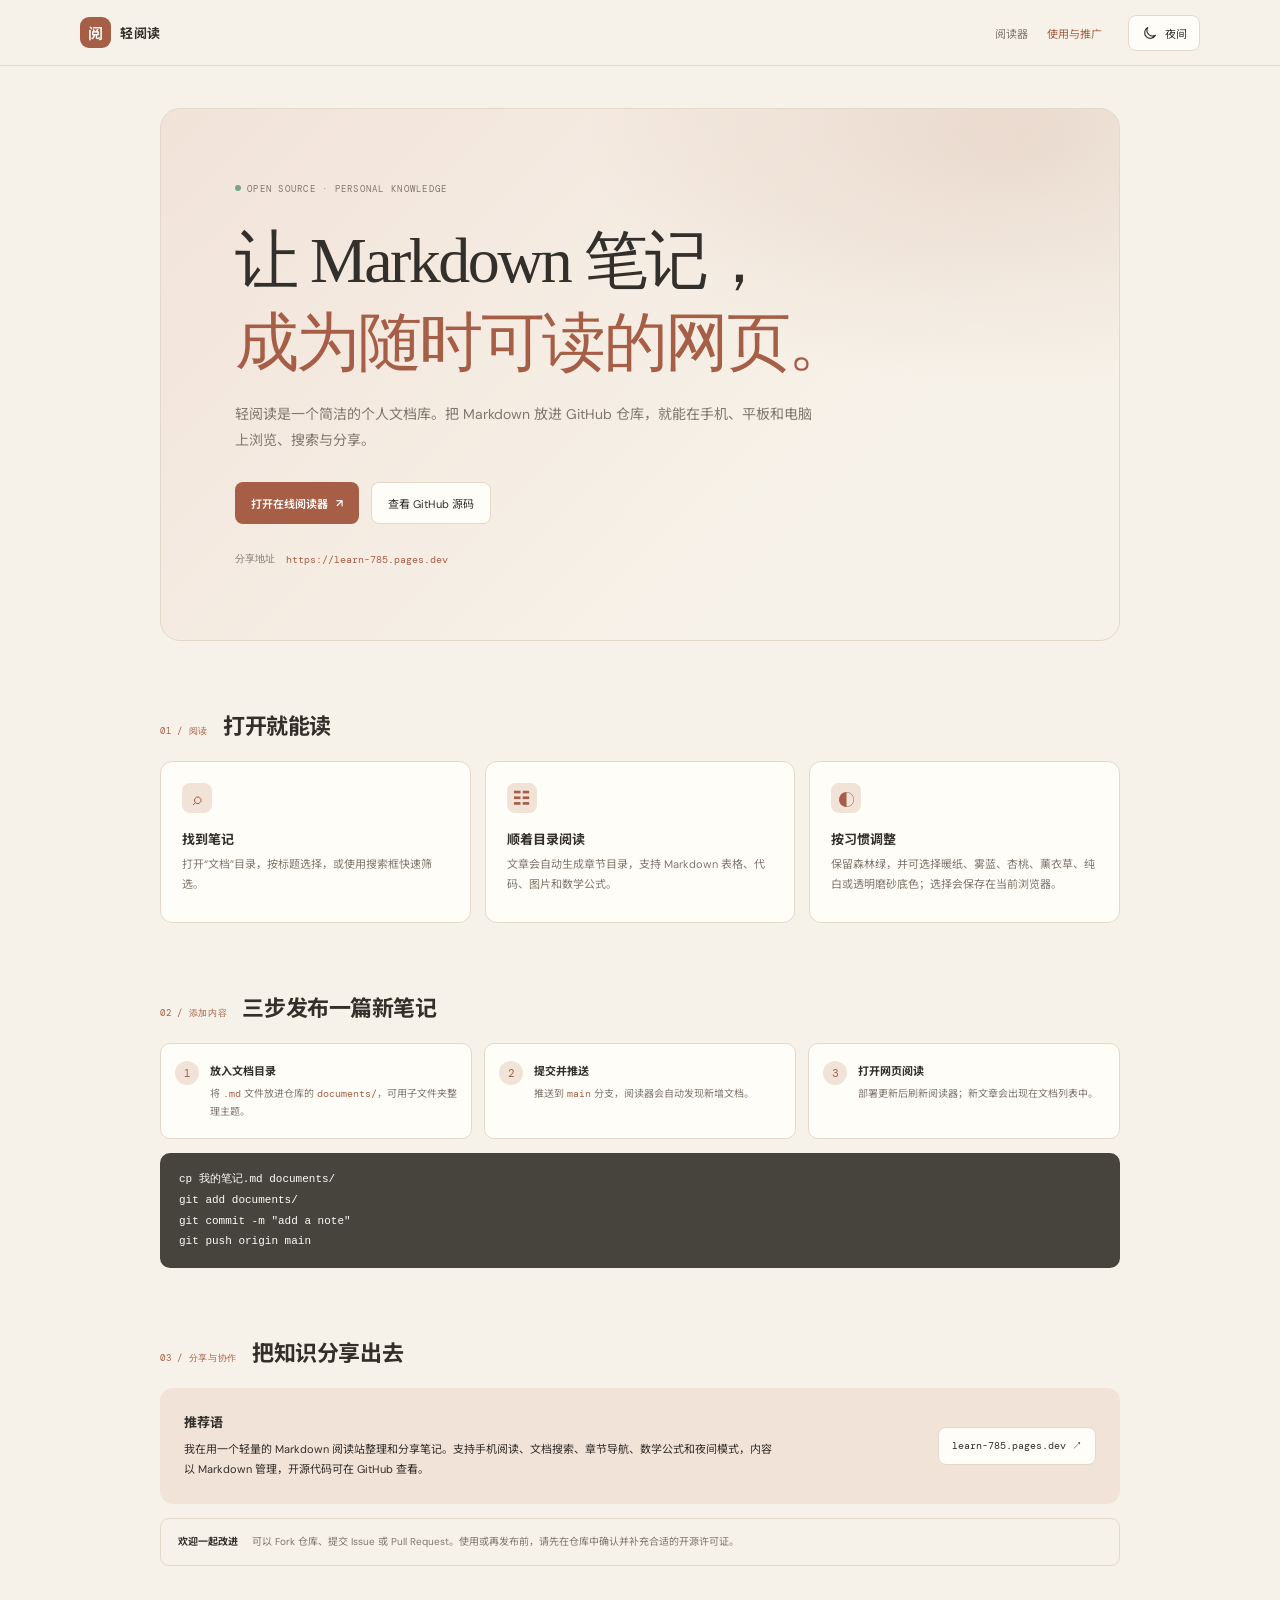
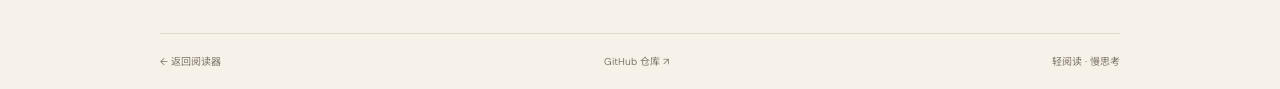
==== commit 55081718: "Add white and glass color themes" ====
--- a/about.html
+++ b/about.html
@@ -41,7 +41,7 @@
         <div class="guide-card-grid">
           <article class="guide-card"><span class="guide-card-icon">⌕</span><h3>找到笔记</h3><p>打开“文档”目录，按标题选择，或使用搜索框快速筛选。</p></article>
           <article class="guide-card"><span class="guide-card-icon">☷</span><h3>顺着目录阅读</h3><p>文章会自动生成章节目录，支持 Markdown 表格、代码、图片和数学公式。</p></article>
-          <article class="guide-card"><span class="guide-card-icon">◐</span><h3>按习惯调整</h3><p>切换日间或夜间模式，也可选择暖纸、雾蓝、杏桃或薰衣草整套底色；选择会保存在当前浏览器。</p></article>
+          <article class="guide-card"><span class="guide-card-icon">◐</span><h3>按习惯调整</h3><p>保留森林绿，并可选择暖纸、雾蓝、杏桃、薰衣草、纯白或透明磨砂底色；选择会保存在当前浏览器。</p></article>
         </div>
       </section>
 
--- a/overrides.css
+++ b/overrides.css
@@ -213,15 +213,21 @@
 
 /* Full surface palettes: each choice changes the page, navigation, cards and text. */
 body[data-theme="warm"]{--paper:#f7f2e9;--sidebar-bg:#eee7db;--white:#fffdf8;--surface:#f1e9dd;--ink:#332f2a;--muted:#80776d;--line:#e3d9cb;--accent:#a65f46;--accent-soft:#f2e3d9}
+body[data-theme="forest"]{--paper:#f3f6f2;--sidebar-bg:#e9efe9;--white:#fbfdfb;--surface:#e7eee8;--ink:#29352e;--muted:#758179;--line:#d9e2da;--accent:#37765d;--accent-soft:#e1eee5}
 body[data-theme="ocean"]{--paper:#edf3f7;--sidebar-bg:#e1ebf1;--white:#f9fcfe;--surface:#e5eef4;--ink:#293943;--muted:#71818a;--line:#d4e0e7;--accent:#47789a;--accent-soft:#dceaf2}
 body[data-theme="apricot"]{--paper:#fbf0e9;--sidebar-bg:#f3e3d8;--white:#fffaf6;--surface:#f7e8dd;--ink:#40332e;--muted:#8b756a;--line:#ead8cc;--accent:#b9674d;--accent-soft:#f6e0d5}
 body[data-theme="lavender"]{--paper:#f2eff7;--sidebar-bg:#e8e2f0;--white:#fcfaff;--surface:#ebe5f2;--ink:#373241;--muted:#80798e;--line:#ddd5e8;--accent:#8064a8;--accent-soft:#e9e0f3}
+body[data-theme="white"]{--paper:#fff;--sidebar-bg:#fff;--white:#fff;--surface:#f7f7f7;--ink:#272727;--muted:#777;--line:#e8e8e8;--accent:#555;--accent-soft:#f1f1f1}
+body[data-theme="glass"]{--paper:#e9edf0;--sidebar-bg:rgb(255 255 255 / 58%);--white:rgb(255 255 255 / 66%);--surface:rgb(255 255 255 / 45%);--ink:#2c3439;--muted:#69777f;--line:rgb(95 111 121 / 20%);--accent:#55788d;--accent-soft:rgb(255 255 255 / 56%)}
 
 body[data-mode="night"]{color-scheme:dark}
 body[data-mode="night"][data-theme="warm"]{--paper:#211e1b;--sidebar-bg:#29241f;--white:#302a24;--surface:#383027;--ink:#eee5d9;--muted:#b5a99b;--line:#494036;--accent:#d18a6d;--accent-soft:#49352d}
+body[data-mode="night"][data-theme="forest"]{--paper:#171d19;--sidebar-bg:#202923;--white:#28342c;--surface:#313e34;--ink:#e6eee8;--muted:#a7b4aa;--line:#39463c;--accent:#83b695;--accent-soft:#2d4435}
 body[data-mode="night"][data-theme="ocean"]{--paper:#192127;--sidebar-bg:#202b33;--white:#27343d;--surface:#303f49;--ink:#e3edf2;--muted:#a6b7c0;--line:#3b4b55;--accent:#83b2d0;--accent-soft:#2d4655}
 body[data-mode="night"][data-theme="apricot"]{--paper:#241d1a;--sidebar-bg:#30231e;--white:#392923;--surface:#443129;--ink:#f0e3dc;--muted:#bea79c;--line:#514039;--accent:#e39472;--accent-soft:#503329}
 body[data-mode="night"][data-theme="lavender"]{--paper:#201d27;--sidebar-bg:#292432;--white:#322c3d;--surface:#3b3448;--ink:#eee8f5;--muted:#b3a9c2;--line:#494157;--accent:#b69ad8;--accent-soft:#423651}
+body[data-mode="night"][data-theme="white"]{--paper:#171717;--sidebar-bg:#202020;--white:#292929;--surface:#333;--ink:#f1f1f1;--muted:#b8b8b8;--line:#414141;--accent:#d0d0d0;--accent-soft:#343434}
+body[data-mode="night"][data-theme="glass"]{--paper:#171d22;--sidebar-bg:rgb(42 52 60 / 68%);--white:rgb(49 61 70 / 72%);--surface:rgb(67 81 90 / 58%);--ink:#edf3f6;--muted:#adbbc3;--line:rgb(180 198 209 / 22%);--accent:#a0c4d6;--accent-soft:rgb(96 124 140 / 48%)}
 
 body{background:var(--paper);color:var(--ink)}
 .sidebar{background:var(--sidebar-bg);border-color:var(--line)}
@@ -240,9 +246,12 @@
 .sidebar-foot,.theme-picker,.topbar,.page-foot,.toc-panel,.article-footer{border-color:var(--line)}
 .theme-picker{border-top-color:var(--line)}
 .theme-swatch[data-theme-choice="warm"] span{background:#a65f46}
+.theme-swatch[data-theme-choice="forest"] span{background:#37765d}
 .theme-swatch[data-theme-choice="ocean"] span{background:#47789a}
 .theme-swatch[data-theme-choice="apricot"] span{background:#b9674d}
 .theme-swatch[data-theme-choice="lavender"] span{background:#8064a8}
+.theme-swatch[data-theme-choice="white"] span{background:#fff;box-shadow:inset 0 0 0 1px #bbc0c3}
+.theme-swatch[data-theme-choice="glass"] span{background:linear-gradient(135deg,#c9d8df 0 46%,#fff 47% 54%,#9bb2bd 55%)}
 .theme-swatch[aria-pressed="true"]{border-color:var(--accent)}
 .topbar{background:color-mix(in srgb,var(--paper) 92%,transparent)}
 .welcome-note,.browse-documents,.guide-card,.guide-steps li,.guide-secondary,.share-address,.mode-toggle{border-color:var(--line)}
@@ -274,3 +283,8 @@
 body[data-mode="night"] .welcome-note small,body[data-mode="night"] .welcome-kicker,body[data-mode="night"] .welcome-meta,body[data-mode="night"] .sidebar-label span,body[data-mode="night"] .sidebar-label strong,body[data-mode="night"] .doc-date,body[data-mode="night"] .empty-list,body[data-mode="night"] .toc-panel a,body[data-mode="night"] .page-foot,body[data-mode="night"] .article-meta,body[data-mode="night"] .article-footer{color:var(--muted)}
 body[data-mode="night"] .sidebar-label strong,body[data-mode="night"] .breadcrumb strong,body[data-mode="night"] .toc-title{color:var(--ink)}
 body[data-mode="night"] .markdown-body pre,body[data-mode="night"] .guide-code{background:color-mix(in srgb,var(--ink) 90%,var(--paper));color:var(--white)}
+.theme-swatches{gap:3px}
+.theme-swatch{width:22px;height:27px}
+.theme-swatch span{width:15px;height:15px}
+body[data-theme="glass"] .sidebar,body[data-theme="glass"] .topbar,body[data-theme="glass"] .search-box,body[data-theme="glass"] .welcome-note,body[data-theme="glass"] .browse-documents,body[data-theme="glass"] .toc-panel,body[data-theme="glass"] .guide-card,body[data-theme="glass"] .guide-steps li,body[data-theme="glass"] .guide-secondary,body[data-theme="glass"] .share-address{backdrop-filter:blur(14px);-webkit-backdrop-filter:blur(14px)}
+body[data-theme="glass"] .sidebar{box-shadow:8px 0 32px rgb(52 69 79 / 7%)}
